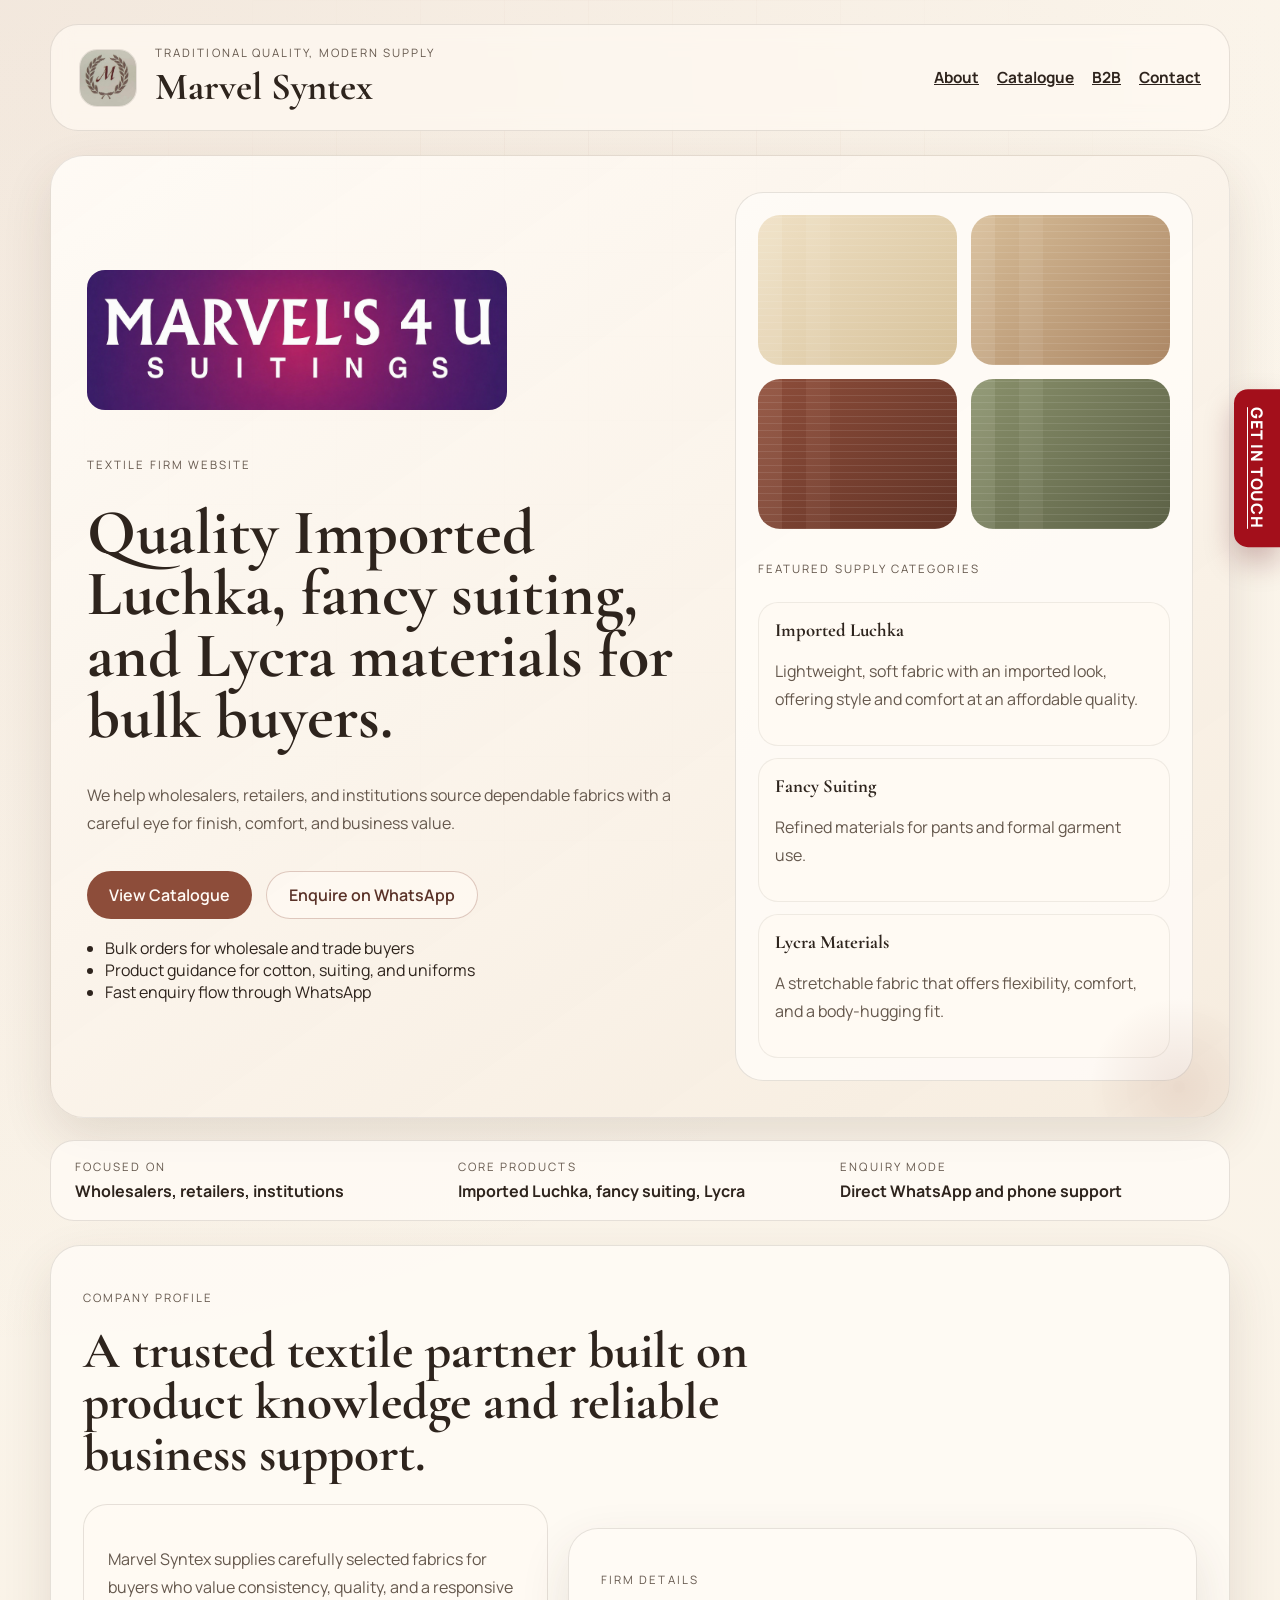
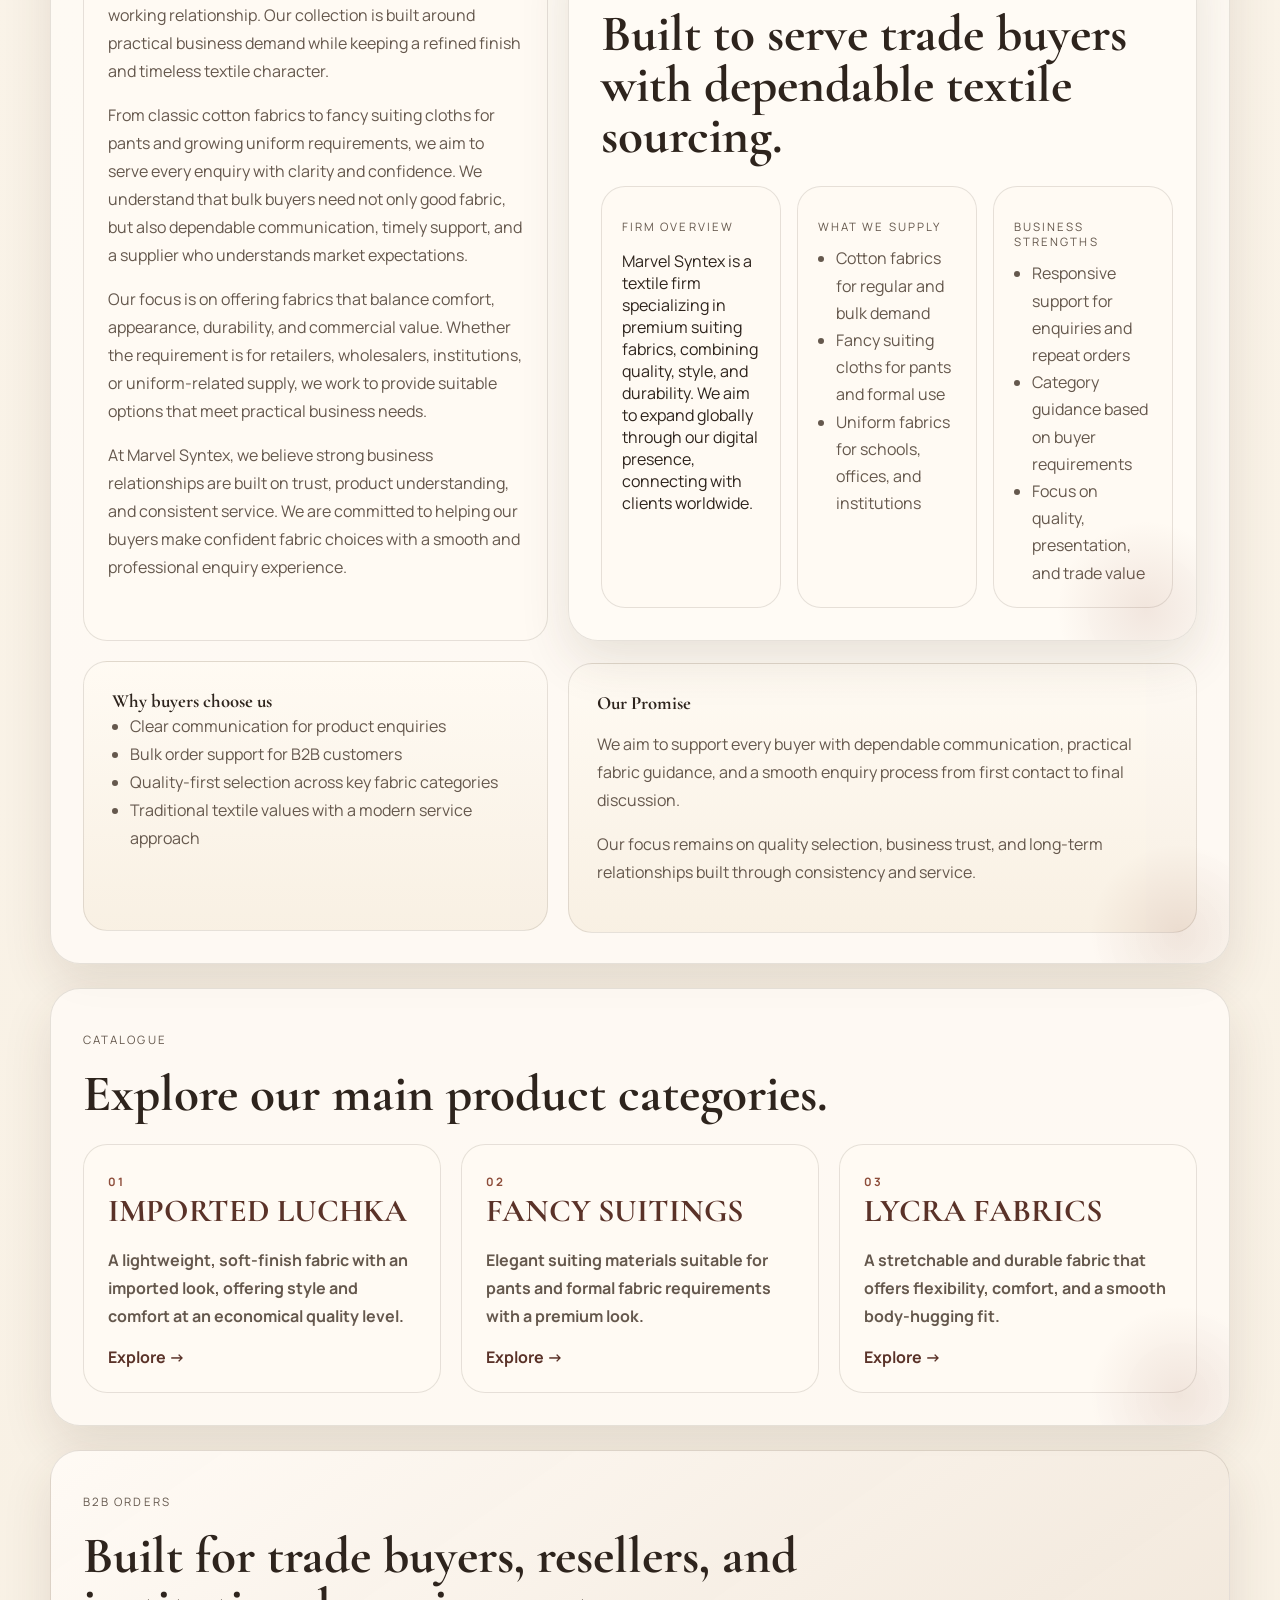
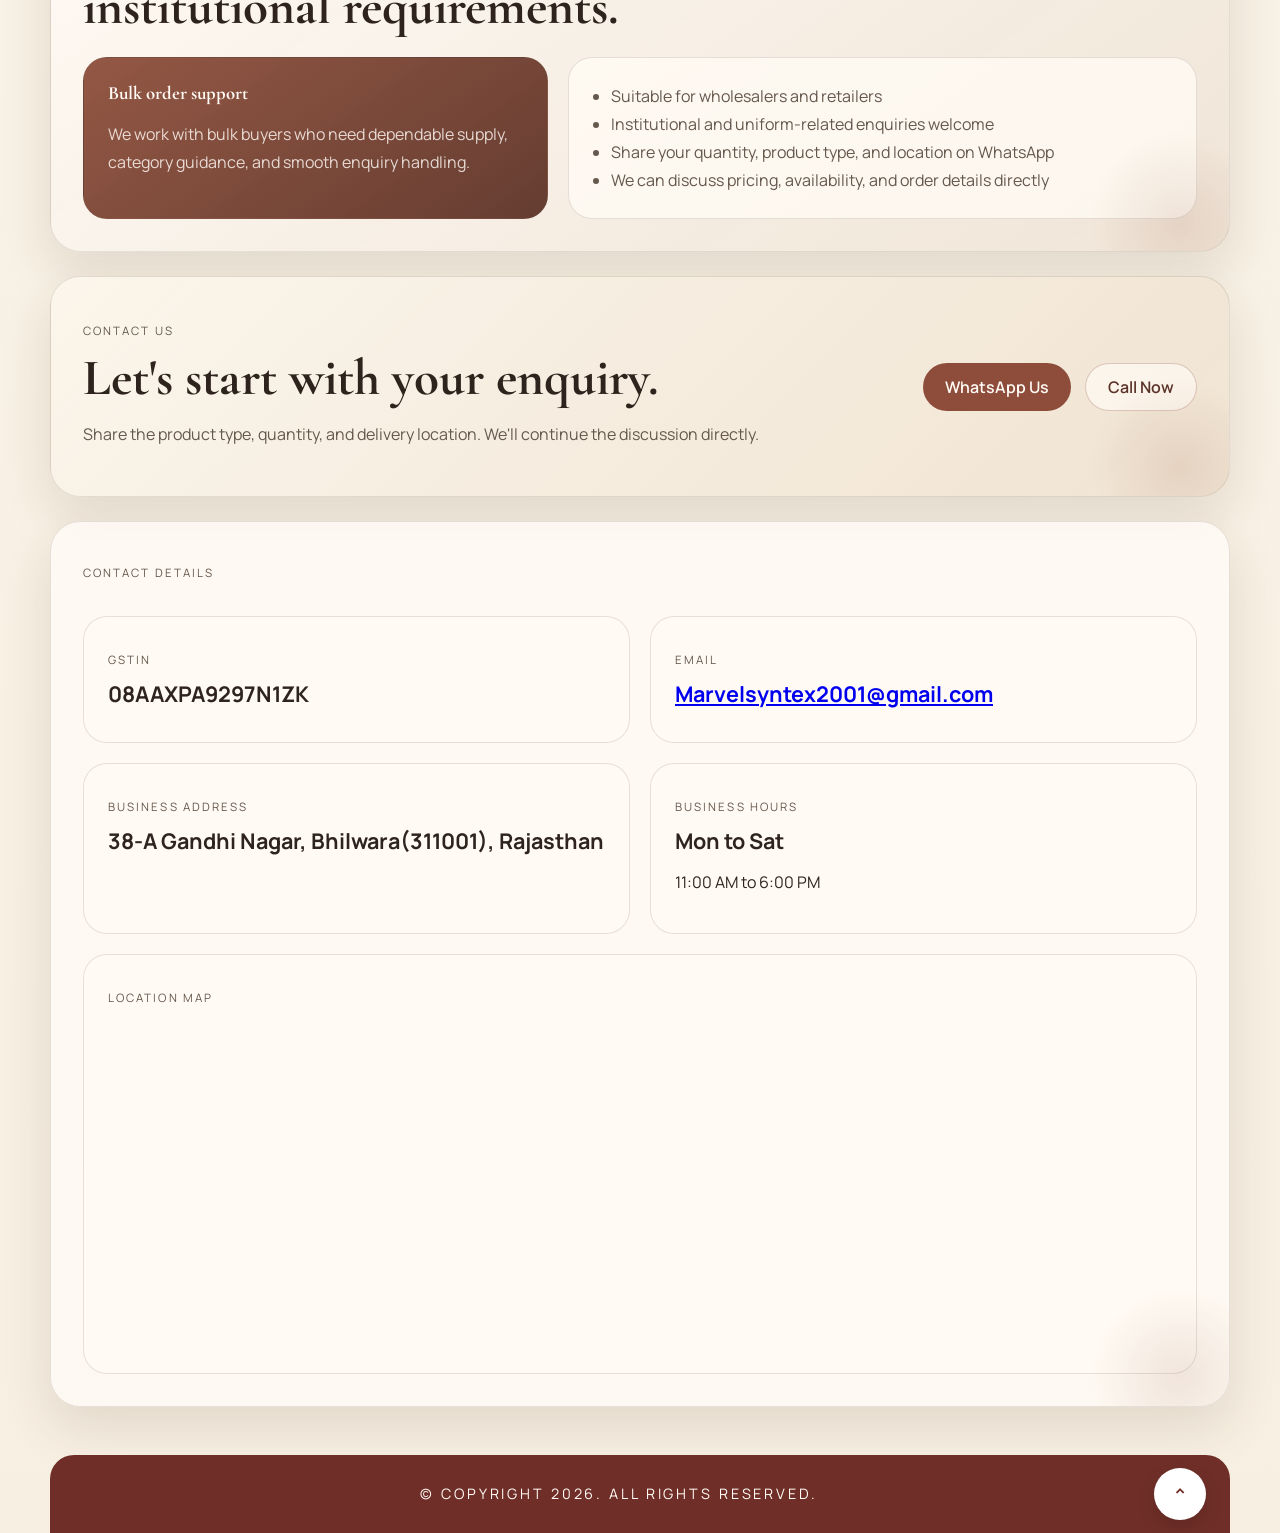
==== index.html @ eba88341 "Add files via upload" ====
<!DOCTYPE html>
<html lang="en">
<head>
  <meta charset="UTF-8">
  <meta name="viewport" content="width=device-width, initial-scale=1.0">
  <title>Marvel's 4 U</title>
  <meta
    name="description"
    content="Trusted textile partner for cotton fabrics, fancy suiting, and uniform materials for wholesalers, retailers, and bulk buyers."
  >
  <link rel="preconnect" href="https://fonts.googleapis.com">
  <link rel="preconnect" href="https://fonts.gstatic.com" crossorigin>
  <link
    href="https://fonts.googleapis.com/css2?family=Cormorant+Garamond:wght@500;600;700&family=Manrope:wght@400;500;600;700&display=swap"
    rel="stylesheet"
  >
   <link rel="icon"  type="images/jpeg" href="picture/marvel_logo.jpeg">
  <link rel="stylesheet" href="index.css">
</head>
<body id="top">
  <a class="floating-contact-tab" href="https://wa.me/918529305099?text=Hello%2C%20I%20want%20to%20discuss%20a%20bulk%20fabric%20order." target="_blank" rel="noreferrer" aria-label="Get in touch">
  <span>Get In Touch</span>
  </a>
  <div class="page-shell">
    <header class="site-header">
      <div class="brand-block">
        <img src="picture/marvel_logo.jpeg" alt="Firm logo" class="brand-logo">
        <div>
          <p class="eyebrow">Traditional quality, modern supply</p>
          <h1>Marvel Syntex</h1>
        </div>
      </div>
      <nav class="site-nav">
        <a href="#about"><b><u>About</u></b></a>
        <a href="#catalogue"><b><u>Catalogue</u></b></a>
        <a href="#b2b"><b><u>B2B</u></b></a>
        <a href="#contact"><b><u>Contact</u></b></a>
      </nav>
    </header>

    <main>
      <section class="hero">
        <div class="hero-copy">
            <img src="picture/marvel_new_banner.png" alt="Marvel banner" class="hero-banner">
            <p class="section-tag">Textile firm website</p>
          <h2>Quality Imported Luchka, fancy suiting, and Lycra materials for bulk buyers.</h2>
          <p class="hero-text">
            We help wholesalers, retailers, and institutions source dependable fabrics with a
            careful eye for finish, comfort, and business value.
          </p>
          <div class="hero-actions">
            <a class="button button-primary" href="#catalogue">View Catalogue</a>
            <a class="button button-secondary" href="https://wa.me/918529305099" target="_blank" rel="noreferrer">
              Enquire on WhatsApp
            </a>
          </div>
          <ul class="hero-points">
            <li>Bulk orders for wholesale and trade buyers</li>
            <li>Product guidance for cotton, suiting, and uniforms</li>
            <li>Fast enquiry flow through WhatsApp</li>
          </ul>
        </div>

        <div class="hero-card">
          <div class="fabric-showcase">
            <div class="swatch swatch-cream"></div>
            <div class="swatch swatch-sand"></div>
            <div class="swatch swatch-maroon"></div>
            <div class="swatch swatch-olive"></div>
          </div>
          <div class="hero-note">
            <p class="note-label">Featured supply categories</p>
            <div class="note-grid">
              <article>
                <h3>Imported Luchka</h3>
                <p>Lightweight, soft fabric with an imported look, offering style and comfort at an affordable quality.</p>
              </article>
              <article>
                <h3>Fancy Suiting</h3>
                <p>Refined materials for pants and formal garment use.</p>
              </article>
              <article>
                <h3>Lycra Materials</h3>
                <p>A stretchable fabric that offers flexibility, comfort, and a body-hugging fit.</p>
              </article>
            </div>
          </div>
        </div>
      </section>

      <section class="info-strip">
        <div>
          <span>Focused on</span>
          <strong>Wholesalers, retailers, institutions</strong>
        </div>
        <div>
          <span>Core products</span>
          <strong>Imported Luchka, fancy suiting, Lycra</strong>
        </div>
        <div>
          <span>Enquiry mode</span>
          <strong>Direct WhatsApp and phone support</strong>
        </div>
      </section>

      <section class="section-block" id="about">
        <div class="section-heading">
          <p class="section-tag">Company Profile</p>
          <h2>A trusted textile partner built on product knowledge and reliable business support.</h2>
        </div>
        <div class="two-column">
          <div class="content-card">
            <p>
              Marvel Syntex supplies carefully selected fabrics for buyers who value consistency,
              quality, and a responsive working relationship. Our collection is built around practical
              business demand while keeping a refined finish and timeless textile character.
            </p>
            <p>
            From classic cotton fabrics to fancy suiting cloths for pants and growing uniform
            requirements, we aim to serve every enquiry with clarity and confidence. We understand
            that bulk buyers need not only good fabric, but also dependable communication, timely
            support, and a supplier who understands market expectations.
            </p>

            <p>
            Our focus is on offering fabrics that balance comfort, appearance, durability, and
            commercial value. Whether the requirement is for retailers, wholesalers, institutions,
            or uniform-related supply, we work to provide suitable options that meet practical
            business needs.
            </p>
            <p>
            At Marvel Syntex, we believe strong business relationships are built on trust,
            product understanding, and consistent service. We are committed to helping our buyers
            make confident fabric choices with a smooth and professional enquiry experience.
            </p>
          </div>
    <section class="section-block">
  <div class="section-heading">
    <p class="section-tag">Firm Details</p>
    <h2>Built to serve trade buyers with dependable textile sourcing.</h2>
  </div>

  <div class="business-grid">
    <article class="business-card">
      <p class="section-tag">Firm Overview</p>
      <!--<h3>Trusted textile business</h3>-->
      <p>
       Marvel Syntex is a textile firm specializing in premium suiting fabrics, combining quality, style, and durability.
        We aim to expand globally through our digital presence, connecting with clients worldwide.
    </article>

    <article class="business-card">
      <p class="section-tag">What We Supply</p>
      <ul class="detail-list">
        <li>Cotton fabrics for regular and bulk demand</li>
        <li>Fancy suiting cloths for pants and formal use</li>
        <li>Uniform fabrics for schools, offices, and institutions</li>
      </ul>
    </article>

    <article class="business-card">
      <p class="section-tag">Business Strengths</p>
      <ul class="detail-list">
        <li>Responsive support for enquiries and repeat orders</li>
        <li>Category guidance based on buyer requirements</li>
        <li>Focus on quality, presentation, and trade value</li>
      </ul>
    </article>
  </div>
</section>
          <div class="content-card bordered-card">
            <h3>Why buyers choose us</h3>
            <ul class="detail-list">
              <li>Clear communication for product enquiries</li>
              <li>Bulk order support for B2B customers</li>
              <li>Quality-first selection across key fabric categories</li>
              <li>Traditional textile values with a modern service approach</li>
            </ul>
          </div>
          <div class="content-card bordered-card quick-facts-card">
           <h3>Our Promise</h3>
            <p>
               We aim to support every buyer with dependable communication, practical fabric guidance,
              and a smooth enquiry process from first contact to final discussion.
            </p>
            <p>
              Our focus remains on quality selection, business trust, and long-term relationships
              built through consistency and service.
            </p>
          </div>
        </div>
      </section>
      <section class="section-block" id="catalogue">
        <div class="section-heading">
          <p class="section-tag">Catalogue</p>
          <h2>Explore our main product categories.</h2>
        </div>
        <div class="catalogue-grid">
          <article class="product-card">
  <a href="imported_lachka.html" class="product-link">
    <span class="product-number">01</span>
    <h3>IMPORTED LUCHKA</h3>
    <p>A lightweight, soft-finish fabric with an imported look, offering style and comfort at an economical quality level.</p>
    <span class="cta"><b>Explore →</b></span>
  </a>
</article>

<article class="product-card">
  <a href="fancy.html" class="product-link">
    <span class="product-number">02</span>
    <h3>FANCY SUITINGS</h3>
    <p>Elegant suiting materials suitable for pants and formal fabric requirements with a premium look.</p>
    <span class="cta"><b>Explore →</b></span>
  </a>
</article>

<article class="product-card">
  <a href="Lycra.html" class="product-link">
    <span class="product-number">03</span>
    <h3>LYCRA FABRICS</h3>
    <p>A stretchable and durable fabric that offers flexibility, comfort, and a smooth body-hugging fit.</p>
    <span class="cta"><b>Explore →</b></span>
  </a>
</article>
        </div>
      </section>
     
      <section class="section-block b2b-section" id="b2b">
        <div class="section-heading">
          <p class="section-tag">B2B Orders</p>
          <h2>Built for trade buyers, resellers, and institutional requirements.</h2>
        </div>
        <div class="two-column">
          <div class="content-card accent-card">
            <h3>Bulk order support</h3>
            <p>
              We work with bulk buyers who need dependable supply, category guidance, and smooth enquiry handling.
            </p>
          </div>
          <div class="content-card">
            <ul class="detail-list">
              <li>Suitable for wholesalers and retailers</li>
              <li>Institutional and uniform-related enquiries welcome</li>
              <li>Share your quantity, product type, and location on WhatsApp</li>
              <li>We can discuss pricing, availability, and order details directly</li>
            </ul>
          </div>
        </div>
      </section>
      <section class="contact-banner" id="contact">
        <div>
          <p class="section-tag">Contact Us</p>
          <h2>Let's start with your enquiry.</h2>
          <p>
            Share the product type, quantity, and delivery location. We'll continue the discussion directly.
          </p>
        </div>
        <div class="contact-actions">
          <a class="button button-primary" href="https://wa.me/918529305099?text=Hello%2C%20I%20want%20to%20discuss%20a%20bulk%20fabric%20order." target="_blank" rel="noreferrer">
            WhatsApp Us
          </a>
          <a class="button button-secondary" href="tel:+918529305099">Call Now</a>
        </div>
      </section>
<section class="section-block contact-details-section">
  <div class="section-heading">
    <p class="section-tag">Contact Details</p>
    <!--<h2>Make it easy for buyers to reach your firm in the way they prefer.</h2>-->
  </div>

  <div class="contact-grid">
    <article class="contact-card">
      <p class="section-tag">GSTIN</p>
      <h3>08AAXPA9297N1ZK</h3>
      <!--<p>Replace this with your business phone number.</p>-->
    </article>

    <article class="contact-card">
      <p class="section-tag">Email</p>
      <h3>
          <a href="mailto:Marvelsyntex2001@gmail.com">
            Marvelsyntex2001@gmail.com
          </a>
      </h3>
      <!--<p>Add your business email for wholesale and retailer enquiries.</p>-->
    </article>

    <article class="contact-card">
      <p class="section-tag">Business Address</p>
      <h3>38-A Gandhi Nagar, Bhilwara(311001), Rajasthan</h3>
      <!--<p>Add your shop, office, or warehouse address here.</p>-->
    </article>

    <article class="contact-card">
      <p class="section-tag">Business Hours</p>
      <h3>Mon to Sat</h3>
      <p>11:00 AM to 6:00 PM</p>
    </article>
  </div>
<div class="map-card">
  <p class="section-tag">Location Map</p>
  <iframe
    src="https://www.google.com/maps/embed?pb=!1m18!1m12!1m3!1d3605.7165465173853!2d74.61508197538676!3d25.347290977614676!2m3!1f0!2f0!3f0!3m2!1i1024!2i768!4f13.1!3m3!1m2!1s0x3968c241f68e60a7%3A0xf1ff577064244f84!2sMarvel%20Square%2C%2038-A%2C%20opposite%20Shiv%20Charan%20Mathur%20House%2C%20Mahaveer%20Colony%2C%20Gandhi%20Nagar%2C%20Bhilwara%2C%20Rajasthan%20311001!5e0!3m2!1sen!2sin!4v1776105675534!5m2!1sen!2sin">
    width="100%"
    height="320"
    style="border:0;"
    allowfullscreen=""
    loading="lazy"
    referrerpolicy="no-referrer-when-downgrade">
  </iframe>
</div>
</div>
</section>
    </main>
  </div>
  <footer class="site-footer">
  <p>&copy; Copyright 2026. All rights reserved.</p>
  <a href="#top" class="back-to-top">&#94;</a>
</footer>
</body>
</html>
---- index.css ----
:root {
  --bg: #f8f2e8;
  --bg-soft: #fffaf3;
  --surface: rgba(255, 250, 243, 0.82);
  --surface-strong: #fffdf8;
  --text: #2e241d;
  --muted: #65584d;
  --line: rgba(101, 88, 77, 0.16);
  --accent: #8d4d3a;
  --accent-deep: #5a3228;
  --accent-soft: #ead7cb;
  --olive: #6f7550;
  --shadow: 0 20px 50px rgba(78, 51, 35, 0.12);
}

* {
  box-sizing: border-box;
}

html {
  scroll-behavior: smooth;
}

body {
  margin: 0;
  min-height: 100vh;
  font-family: "Manrope", sans-serif;
  color: var(--text);
  background:
    radial-gradient(circle at top left, rgba(141, 77, 58, 0.08), transparent 28%),
    linear-gradient(180deg, #fbf5eb 0%, #f7efe2 100%);
}

body::before {
  content: "";
  position: fixed;
  inset: 0;
  pointer-events: none;
  background-image:
    linear-gradient(rgba(141, 77, 58, 0.04) 1px, transparent 1px),
    linear-gradient(90deg, rgba(141, 77, 58, 0.04) 1px, transparent 1px);
  background-size: 84px 84px;
  mask-image: radial-gradient(circle at center, black 35%, transparent 78%);
}

.page-shell {
  width: min(1180px, calc(100% - 32px));
  margin: 24px auto 48px;
}

.site-header,
.hero,
.info-strip,
.section-block,
.contact-banner {
  position: relative;
  overflow: hidden;
}

.site-header {
  display: flex;
  align-items: center;
  justify-content: space-between;
  gap: 24px;
  padding: 20px 28px;
  background: rgba(255, 250, 243, 0.7);
  border: 1px solid var(--line);
  border-radius: 28px;
  backdrop-filter: blur(10px);
}

.brand-block {
  display: flex;
  align-items: center;
  gap: 18px;
}

.brand-mark {
  display: grid;
  place-items: center;
  width: 58px;
  height: 58px;
  border-radius: 18px;
  background: linear-gradient(135deg, var(--accent), var(--accent-deep));
  color: #fff8f2;
  font-weight: 700;
  letter-spacing: 0.16em;
}

.eyebrow,
.section-tag,
.note-label,
.info-strip span,
.product-number {
  text-transform: uppercase;
  letter-spacing: 0.18em;
  font-size: 0.72rem;
}

.eyebrow,
.section-tag,
.note-label,
.info-strip span {
  color: var(--muted);
}

.brand-block h1,
.section-heading h2,
.hero-copy h2,
.contact-banner h2,
.product-card h3,
.content-card h3,
.hero-note h3 {
  margin: 0;
  font-family: "Cormorant Garamond", serif;
}

.brand-block h1 {
  font-size: clamp(1.8rem, 4vw, 2.4rem);
}

.site-nav {
  display: flex;
  flex-wrap: wrap;
  gap: 18px;
}

.site-nav a,
.product-card a {
  color: inherit;
  text-decoration: none;
}

.site-nav a {
  position: relative;
  font-size: 0.96rem;
}

.site-nav a::after {
  content: "";
  position: absolute;
  left: 0;
  bottom: -6px;
  width: 100%;
  height: 1px;
  background: var(--accent);
  transform: scaleX(0);
  transform-origin: left;
  transition: transform 180ms ease;
}

.site-nav a:hover::after {
  transform: scaleX(1);
}

.hero {
  display: grid;
  grid-template-columns: 1.15fr 0.85fr;
  gap: 28px;
  margin-top: 24px;
  padding: 36px;
  border-radius: 34px;
  background: linear-gradient(145deg, rgba(255, 251, 246, 0.92), rgba(245, 235, 221, 0.88));
  border: 1px solid rgba(101, 88, 77, 0.14);
  box-shadow: var(--shadow);
}

.hero::after,
.section-block::after,
.contact-banner::after {
  content: "";
  position: absolute;
  inset: auto -40px -60px auto;
  width: 180px;
  height: 180px;
  border-radius: 50%;
  background: radial-gradient(circle, rgba(141, 77, 58, 0.12), transparent 70%);
}

.hero-copy {
  display: grid;
  gap: 18px;
  align-content: center;
}

.hero-copy h2 {
  font-size: clamp(2.8rem, 5vw, 4.8rem);
  line-height: 0.96;
}

.hero-text,
.content-card p,
.product-card p,
.contact-banner p,
.hero-note p,
.detail-list {
  color: var(--muted);
  line-height: 1.75;
}

.hero-actions,
.contact-actions {
  display: flex;
  flex-wrap: wrap;
  gap: 14px;
}

.button {
  display: inline-flex;
  align-items: center;
  justify-content: center;
  min-height: 48px;
  padding: 12px 22px;
  border-radius: 999px;
  font-weight: 600;
  text-decoration: none;
  transition: transform 180ms ease, background 180ms ease, border-color 180ms ease;
}

.button:hover {
  transform: translateY(-1px);
}

.button-primary {
  background: var(--accent);
  color: #fffaf5;
}

.button-primary:hover {
  background: var(--accent-deep);
}

.button-secondary {
  border: 1px solid rgba(141, 77, 58, 0.28);
  color: var(--accent-deep);
  background: rgba(255, 250, 243, 0.7);
}

.hero-points,
.detail-list {
  margin: 0;
  padding-left: 18px;
}

.hero-card,
.content-card,
.product-card,
.contact-banner,
.info-strip,
.section-block {
  border: 1px solid var(--line);
}

.hero-card {
  display: grid;
  gap: 18px;
  padding: 22px;
  border-radius: 28px;
  background: rgba(255, 252, 247, 0.85);
}

.fabric-showcase {
  display: grid;
  grid-template-columns: repeat(2, 1fr);
  gap: 14px;
}

.swatch {
  min-height: 150px;
  border-radius: 22px;
  position: relative;
  overflow: hidden;
}

.swatch::before,
.swatch::after {
  content: "";
  position: absolute;
  inset: 0;
}

.swatch::before {
  background:
    linear-gradient(90deg, rgba(255, 255, 255, 0.22) 0 12%, transparent 12% 24%, rgba(255, 255, 255, 0.15) 24% 36%, transparent 36% 100%);
  mix-blend-mode: soft-light;
}

.swatch::after {
  background-image: repeating-linear-gradient(
    0deg,
    rgba(255, 255, 255, 0.14) 0 1px,
    transparent 1px 7px
  );
  opacity: 0.7;
}

.swatch-cream {
  background: linear-gradient(135deg, #efe0c4, #d7c29b);
}

.swatch-sand {
  background: linear-gradient(135deg, #d6bc97, #ac8765);
}

.swatch-maroon {
  background: linear-gradient(135deg, #8d4d3a, #633427);
}

.swatch-olive {
  background: linear-gradient(135deg, #89906b, #5c6146);
}

.hero-note {
  display: grid;
  gap: 12px;
}

.note-grid {
  display: grid;
  gap: 12px;
}

.note-grid article {
  padding: 16px;
  border-radius: 20px;
  background: var(--bg-soft);
  border: 1px solid rgba(101, 88, 77, 0.1);
}

.info-strip {
  display: grid;
  grid-template-columns: repeat(3, 1fr);
  gap: 18px;
  margin-top: 22px;
  padding: 18px 24px;
  border-radius: 24px;
  background: rgba(255, 251, 246, 0.76);
}

.info-strip div {
  display: grid;
  gap: 6px;
}

.info-strip strong {
  font-size: 1rem;
}

.section-block {
  margin-top: 24px;
  padding: 32px;
  border-radius: 30px;
  background: rgba(255, 252, 247, 0.78);
  box-shadow: var(--shadow);
}

.section-heading {
  display: grid;
  gap: 10px;
  max-width: 760px;
}

.section-heading h2,
.contact-banner h2 {
  font-size: clamp(2.1rem, 4vw, 3.2rem);
  line-height: 1;
}

.two-column,
.catalogue-grid {
  display: grid;
  gap: 20px;
  margin-top: 24px;
}

.two-column {
  grid-template-columns: 0.85fr 1.15fr;
  align-items: start;
}

.content-card,
.product-card {
  padding: 24px;
  border-radius: 24px;
  background: var(--surface);
}

.bordered-card {
  background:
    linear-gradient(180deg, rgba(255, 250, 243, 0.92), rgba(248, 239, 226, 0.92)),
    linear-gradient(90deg, transparent 0 92%, rgba(141, 77, 58, 0.12) 92% 100%);
}

.catalogue-grid {
  grid-template-columns: repeat(3, minmax(0, 1fr));
}

.product-card {
  display: grid;
  gap: 16px;
}

.product-number {
  color: var(--accent);
  font-weight: 700;
}

.product-card h3 {
  font-size: 2rem;
}

.product-card a {
  width: fit-content;
  color: var(--accent-deep);
  font-weight: 700;
}

.product-card a:hover {
  color: var(--accent);
}

.b2b-section {
  background:
    linear-gradient(145deg, rgba(255, 251, 246, 0.92), rgba(238, 227, 213, 0.9));
}

.accent-card {
  background: linear-gradient(145deg, rgba(141, 77, 58, 0.94), rgba(95, 53, 42, 0.96));
  color: #fff9f4;
}

.accent-card p {
  color: rgba(255, 249, 244, 0.82);
}

.contact-banner {
  display: flex;
  align-items: center;
  justify-content: space-between;
  gap: 24px;
  margin-top: 24px;
  padding: 32px;
  border-radius: 30px;
  background:
    linear-gradient(135deg, rgba(251, 245, 235, 0.94), rgba(239, 227, 209, 0.92));
  box-shadow: var(--shadow);
}

@media (max-width: 980px) {
  .site-header,
  .contact-banner,
  .hero,
  .two-column,
  .catalogue-grid,
  .info-strip {
    grid-template-columns: 1fr;
  }

  .site-header,
  .contact-banner {
    display: grid;
  }

  .hero {
    padding: 28px;
  }

  .catalogue-grid,
  .two-column,
  .info-strip {
    gap: 16px;
  }
}

@media (max-width: 720px) {
  .page-shell {
    width: min(100% - 18px, 100%);
    margin: 12px auto 32px;
  }

  .site-header,
  .hero,
  .section-block,
  .contact-banner,
  .info-strip {
    padding: 22px;
    border-radius: 24px;
  }

  .brand-block {
    align-items: flex-start;
  }

  .site-nav {
    gap: 12px 16px;
  }

  .hero-copy h2 {
    font-size: 2.5rem;
  }

  .fabric-showcase {
    grid-template-columns: 1fr 1fr;
  }

  .swatch {
    min-height: 120px;
  }
}
.brand-logo {
  width: 58px;
  height: 58px;
  object-fit: cover;
  border-radius: 18px;
  border: 1px solid rgba(101, 88, 77, 0.14);
  display: block;
}
.hero-banner {
  display: block;
  width: 100%;
  max-width: 420px;
  height: auto;
  margin-bottom: 18px;
  border-radius: 18px;
}
.business-grid,
.contact-grid {
  display: grid;
  gap: 20px;
  margin-top: 24px;
}

.business-grid {
  grid-template-columns: repeat(3, minmax(180px, 1fr));
  gap: 16px;
}

.contact-grid {
  grid-template-columns: repeat(2, minmax(0, 1fr));
}

@media (max-width: 600px) {
  .contact-grid {
    grid-template-columns: 1fr;
  }
}
.content-card,
.business-card {
  height: 100%;
}

.business-card {
  padding: 20px;
}

.business-card h3 {
  font-size: 1.1rem;
  line-height: 1.3;
  margin: 0 0 12px;
}

.business-card .detail-list {
  padding-left: 18px;
  line-height: 1.7;
}
.business-card,
.contact-card,
.map-card {
  padding: 24px;
  border-radius: 24px;
  background: rgba(255, 250, 243, 0.82);
  border: 1px solid rgba(101, 88, 77, 0.16);
}

.business-card h3,
.contact-card h3 {
  font-size: clamp(0.95rem, 2.5vw, 1.35rem);
  margin: 0 0 10px;
  word-break: break-word;
  overflow-wrap: break-word;
}

.download-actions {
  display: grid;
  gap: 14px;
}

.download-note {
  margin: 0;
  color: #65584d;
}

.map-card {
  margin-top: 20px;
  min-height: 180px;
  display: grid;
  align-content: center;
}
.map-card iframe {
  width: 100%;
  height: 320px;
  border: 0;
  border-radius: 18px;
  margin-top: 12px;
}
.firm-details-heading {
  margin-top: 28px;
}

.business-grid {
  display: grid;
  grid-template-columns: repeat(3, minmax(0, 1fr));
  gap: 20px;
  margin-top: 24px;
}

.business-card {
  padding: 24px;
  border-radius: 24px;
  background: rgba(255, 250, 243, 0.82);
  border: 1px solid rgba(101, 88, 77, 0.16);
}

.business-card h3 {
  font-size: 2rem;
  margin: 0 0 10px;
}

@media (max-width: 980px) {
  .business-grid {
    grid-template-columns: 1fr;
  }
}
.two-column {
  display: grid;
  grid-template-columns: 0.85fr 1.15fr;
  gap: 20px;
  align-items: start;
}

.left-column {
  display: grid;
  gap: 20px;
}

.firm-details-card {
  height: fit-content;
}

.business-grid {
  display: grid;
  grid-template-columns: repeat(3, minmax(180px, 1fr));
  gap: 16px;
  margin-top: 24px;
}

.business-card {
  padding: 20px;
  border-radius: 24px;
  background: rgba(255, 250, 243, 0.82);
  border: 1px solid rgba(101, 88, 77, 0.16);
}

.business-card h3 {
  font-size: 1.1rem;
  line-height: 1.3;
  margin: 0 0 12px;
}

@media (max-width: 980px) {
  .two-column {
    grid-template-columns: 1fr;
  }

  .business-grid {
    grid-template-columns: 1fr;
  }
}
.bordered-card {
  padding: 28px;
}
.buyer-points-grid {
  display: grid;
  grid-template-columns: repeat(2, minmax(0, 1fr));
  column-gap: 48px;
  row-gap: 16px;
  margin-top: 16px;
}

.buyer-points-grid .detail-list {
  margin: 0;
  padding-left: 18px;
}

.buyer-points-grid .detail-list li {
  margin-bottom: 10px;
}
@media (max-width: 720px) {
  .buyer-points-grid {
    grid-template-columns: 1fr;
  }
}
.quick-facts-card {
  margin-top: 2px;
}
.eyebrow {
  margin: 0 0 4px;
}

.brand-block h1 {
  margin: 0;
}
.site-footer {
  width: min(1180px, calc(100% - 32px));
  margin: 24px auto 0;
  margin-top: 24px;
  background: #6f2f28;
  color: #fffaf5;
  min-height: 78px;
  padding: 14px 70px 14px 28px;
  border-radius: 24px 24px 0 0;
  display: flex;
  align-items: center;
  justify-content: center;
  position: relative;
  text-align: center;
}
@media (max-width: 480px) {
  .site-footer {
    padding: 18px 70px 18px 18px;
    min-height: auto;
  }

  .back-to-top {
    width: 40px;
    height: 40px;
    font-size: 0.9rem;
    right: 12px;
  }
}
.site-footer p {
  margin: 0;
  font-size: 0.9rem;
  letter-spacing: 0.2em;
  text-transform: uppercase;
  line-height: 1.2;
}

.back-to-top {
  position: absolute;
  right: 24px;
  top: 50%;
  transform: translateY(-50%);
  width: 52px;
  height: 52px;
  border-radius: 50%;
  background: #fff;
  color: #6f2f28;
  display: grid;
  place-items: center;
  text-decoration: none;
  font-size: 1.1rem;
  font-weight: 700;
  box-shadow: 0 8px 18px rgba(0, 0, 0, 0.12);
}

.site-footer p {
  margin: 0;
  font-size: 0.9rem;
  letter-spacing: 0.2em;
  text-transform: uppercase;
}
.product-link {
  display: block;
  color: inherit;
  text-decoration: none;
  height: 100%;
}

.product-link:hover h3 {
  color: #8d4d3a;
}
.floating-contact-tab {
  position: fixed;
  right: 0;
  top: 52%;
  transform: translateY(-50%);
  z-index: 20;
  background: #a30f1b;
  color: #fff;
  padding: 18px 12px;
  border-radius: 14px 0 0 14px;
  box-shadow: 0 14px 30px rgba(91, 12, 19, 0.28);
  writing-mode: vertical-rl;
  text-orientation: mixed;
  font-weight: 800;
  letter-spacing: 0.05em;
  text-transform: uppercase;
  transition: background 0.2s ease, transform 0.2s ease, padding 0.2s ease;
}

.floating-contact-tab span {
  display: block;
}

.floating-contact-tab:hover,
.floating-contact-tab:focus-visible {
  background: #7f0913;
  transform: translateY(-50%) translateX(-4px);
  padding-left: 14px;
  padding-right: 14px;
}
.products-grid {
      display: grid;
      grid-template-columns: repeat(3, minmax(0, 1fr));
      gap: 20px;
      margin-top: 28px;
    }
    .pcard {
      background: rgba(255, 252, 247, 0.88);
      border: 1px solid rgba(101, 88, 77, 0.16);
      border-radius: 24px;
      overflow: hidden;
      display: flex;
      flex-direction: column;
      transition: transform 200ms ease, box-shadow 200ms ease;
    }
    .pcard:hover {
      transform: translateY(-4px);
      box-shadow: 0 24px 48px rgba(78, 51, 35, 0.14);
    }
    .pcard-img-placeholder {
      width: 100%;
      aspect-ratio: 4 / 3;
      display: flex;
      flex-direction: column;
      align-items: center;
      justify-content: center;
      gap: 8px;
      font-size: 0.72rem;
      letter-spacing: 0.15em;
      text-transform: uppercase;
      font-family: "Manrope", sans-serif;
      color: rgba(90, 50, 40, 0.45);
    }
    .pcard-img-placeholder svg { opacity: 0.3; }
    .pcard-img-wrap { position: relative; }
    .pcard-badge {
      position: absolute;
      top: 12px;
      left: 12px;
      background: #8d4d3a;
      color: #fff9f4;
      font-size: 0.65rem;
      font-weight: 700;
      letter-spacing: 0.14em;
      text-transform: uppercase;
      padding: 4px 10px;
      border-radius: 999px;
    }
    .pcard-body {
      padding: 18px 20px 20px;
      display: flex;
      flex-direction: column;
      gap: 10px;
      flex: 1;
    }
    .pcard-type {
      font-size: 0.68rem;
      letter-spacing: 0.18em;
      text-transform: uppercase;
      color: #65584d;
      margin: 0;
    }
    .pcard-name {
      font-family: "Cormorant Garamond", serif;
      font-size: 1.45rem;
      font-weight: 600;
      margin: 0;
      line-height: 1.2;
      color: #2e241d;
    }
    .pcard-desc {
      font-size: 0.88rem;
      color: #65584d;
      line-height: 1.65;
      margin: 0;
    }
    .pcard-price-row {
      display: flex;
      align-items: baseline;
      gap: 10px;
      flex-wrap: wrap;
      margin-top: 4px;
    }
    .pcard-price { font-size: 1.5rem; font-weight: 700; color: #5a3228; }
    .pcard-price-unit { font-size: 0.78rem; color: #65584d; }
    .pcard-mrp { font-size: 0.88rem; color: #65584d; text-decoration: line-through; }
    .pcard-disc {
      font-size: 0.72rem;
      font-weight: 700;
      background: rgba(111, 117, 80, 0.15);
      color: #6f7550;
      padding: 3px 8px;
      border-radius: 999px;
    }
    .pcard-actions { display: flex; gap: 10px; margin-top: auto; padding-top: 6px; }
    .pcard-btn {
      flex: 1;
      display: inline-flex;
      align-items: center;
      justify-content: center;
      min-height: 42px;
      padding: 10px 14px;
      border-radius: 999px;
      font-size: 0.82rem;
      font-weight: 600;
      text-decoration: none;
      transition: transform 180ms ease, background 180ms ease;
      font-family: "Manrope", sans-serif;
    }
    .pcard-btn:hover { transform: translateY(-1px); }
    .pcard-enquire { background: #8d4d3a; color: #fffaf5; }
    .pcard-enquire:hover { background: #5a3228; }
    .pcard-call { border: 1px solid rgba(141,77,58,0.28); color: #5a3228; background: rgba(255,250,243,0.7); }
    .filter-bar { display: flex; align-items: center; gap: 10px; flex-wrap: wrap; margin-top: 20px; }
    .filter-label { font-size: 0.75rem; letter-spacing: 0.14em; text-transform: uppercase; color: #65584d; }
    .filter-btn {
      background: rgba(255,250,243,0.8);
      border: 1px solid rgba(101,88,77,0.2);
      border-radius: 999px;
      padding: 7px 16px;
      font-size: 0.82rem;
      font-family: "Manrope", sans-serif;
      color: #2e241d;
      cursor: pointer;
      transition: background 160ms, border-color 160ms;
    }
    .filter-btn:hover, .filter-btn.active { background: #8d4d3a; color: #fff9f4; border-color: #8d4d3a; }
    @media (max-width: 980px) { .products-grid { grid-template-columns: repeat(2, 1fr); } }
    @media (max-width: 600px) { .products-grid { grid-template-columns: 1fr; } }
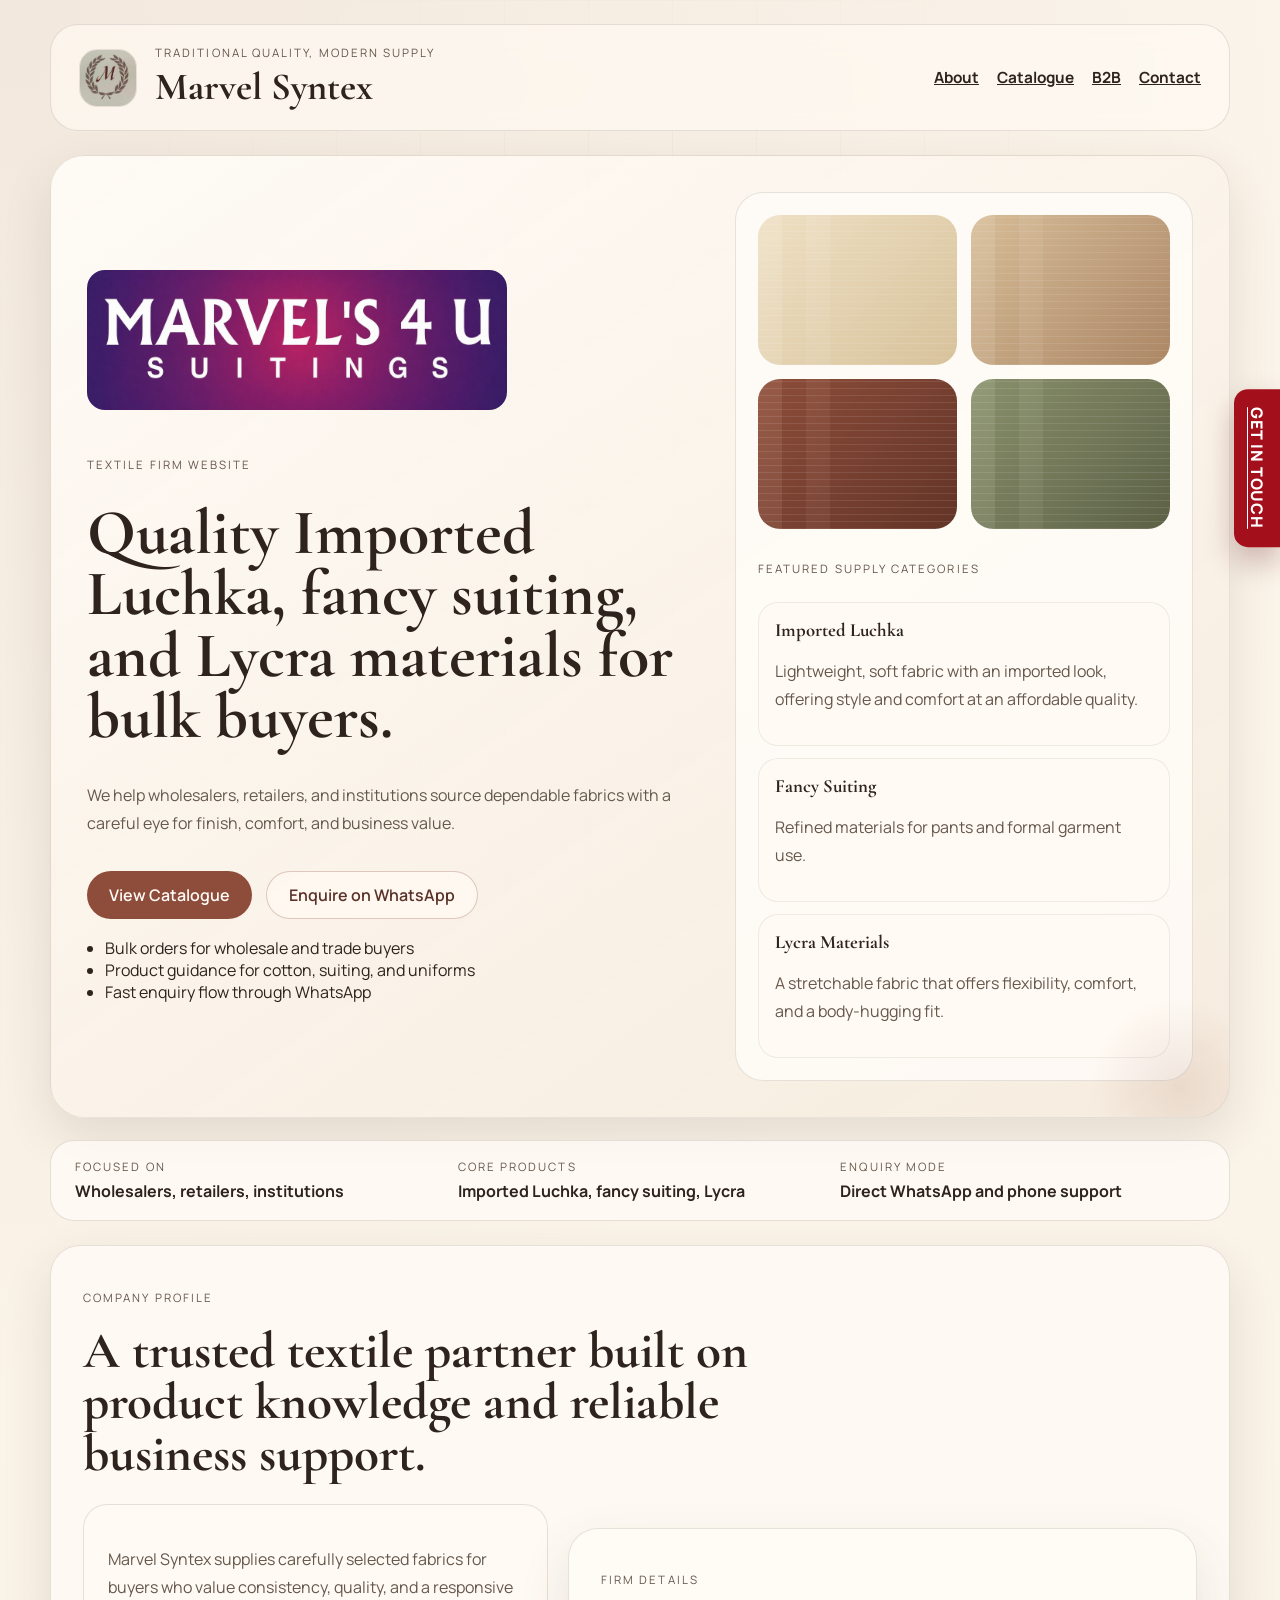
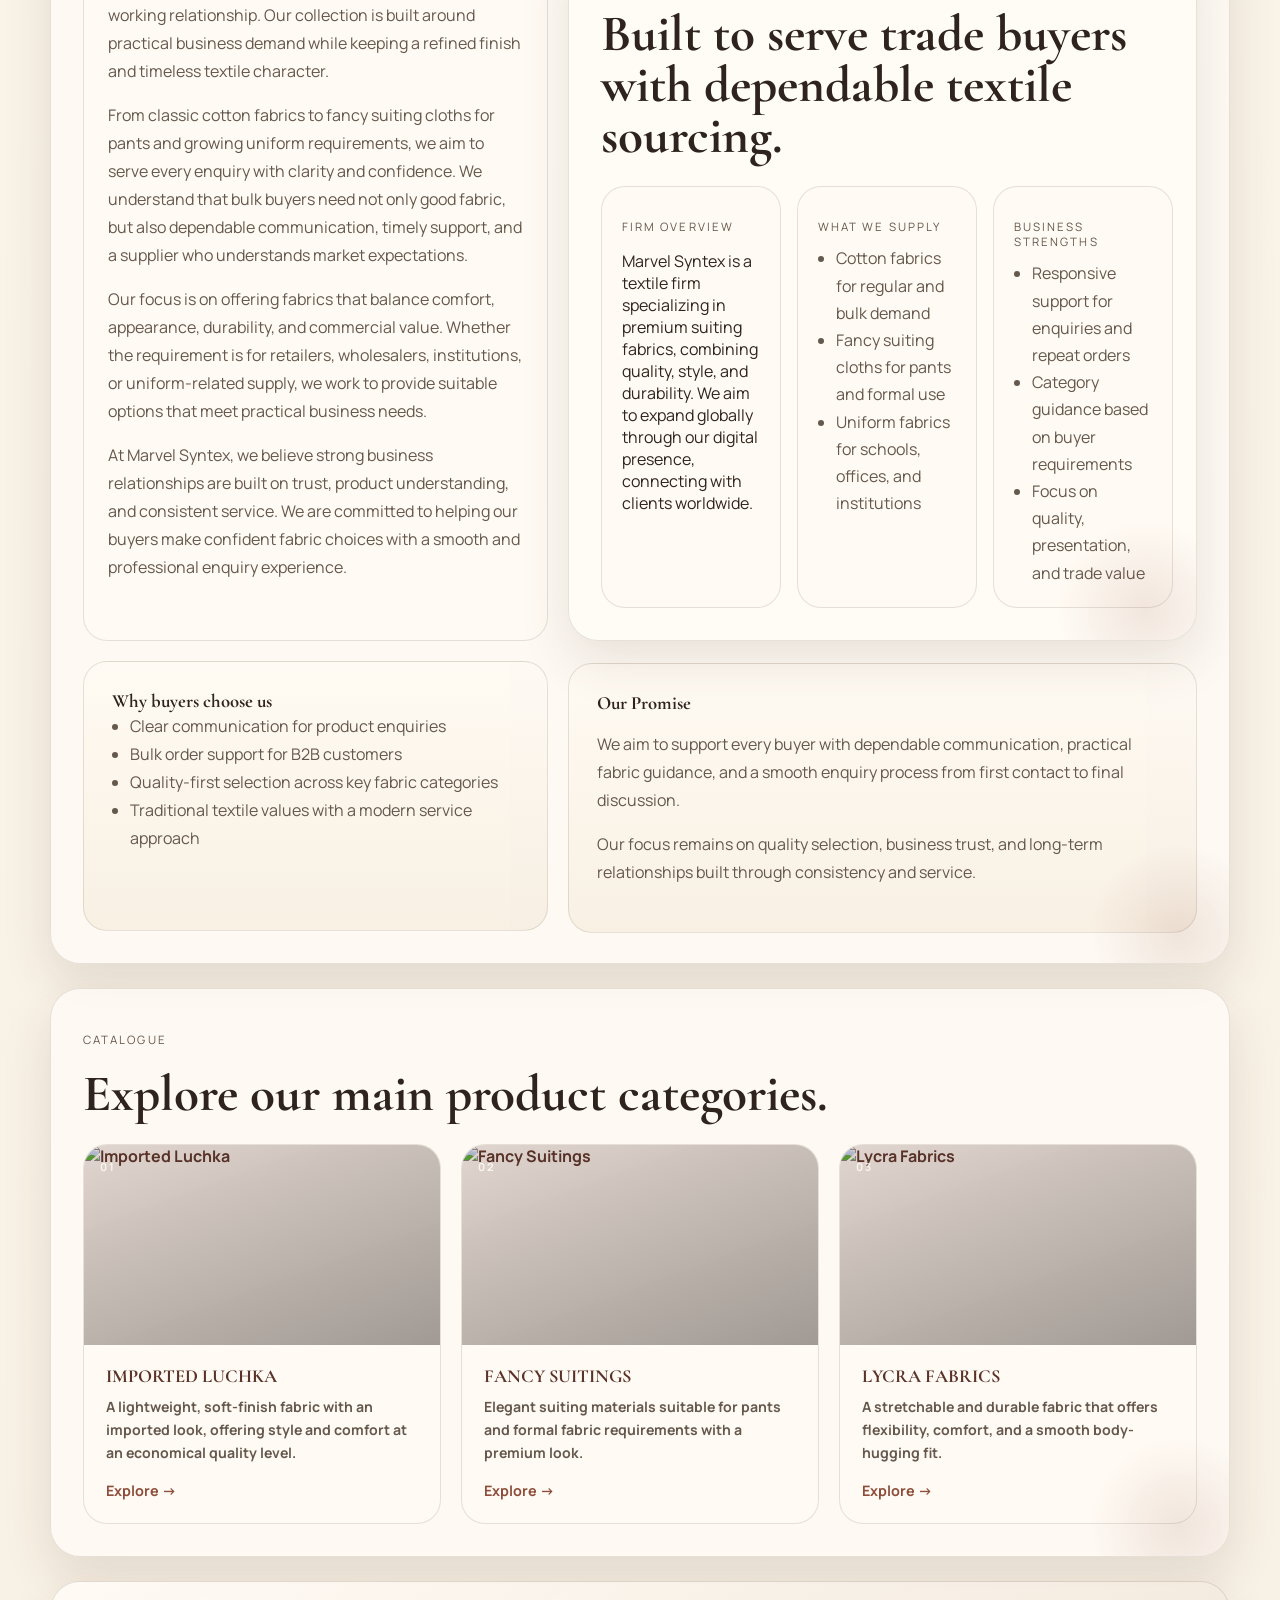
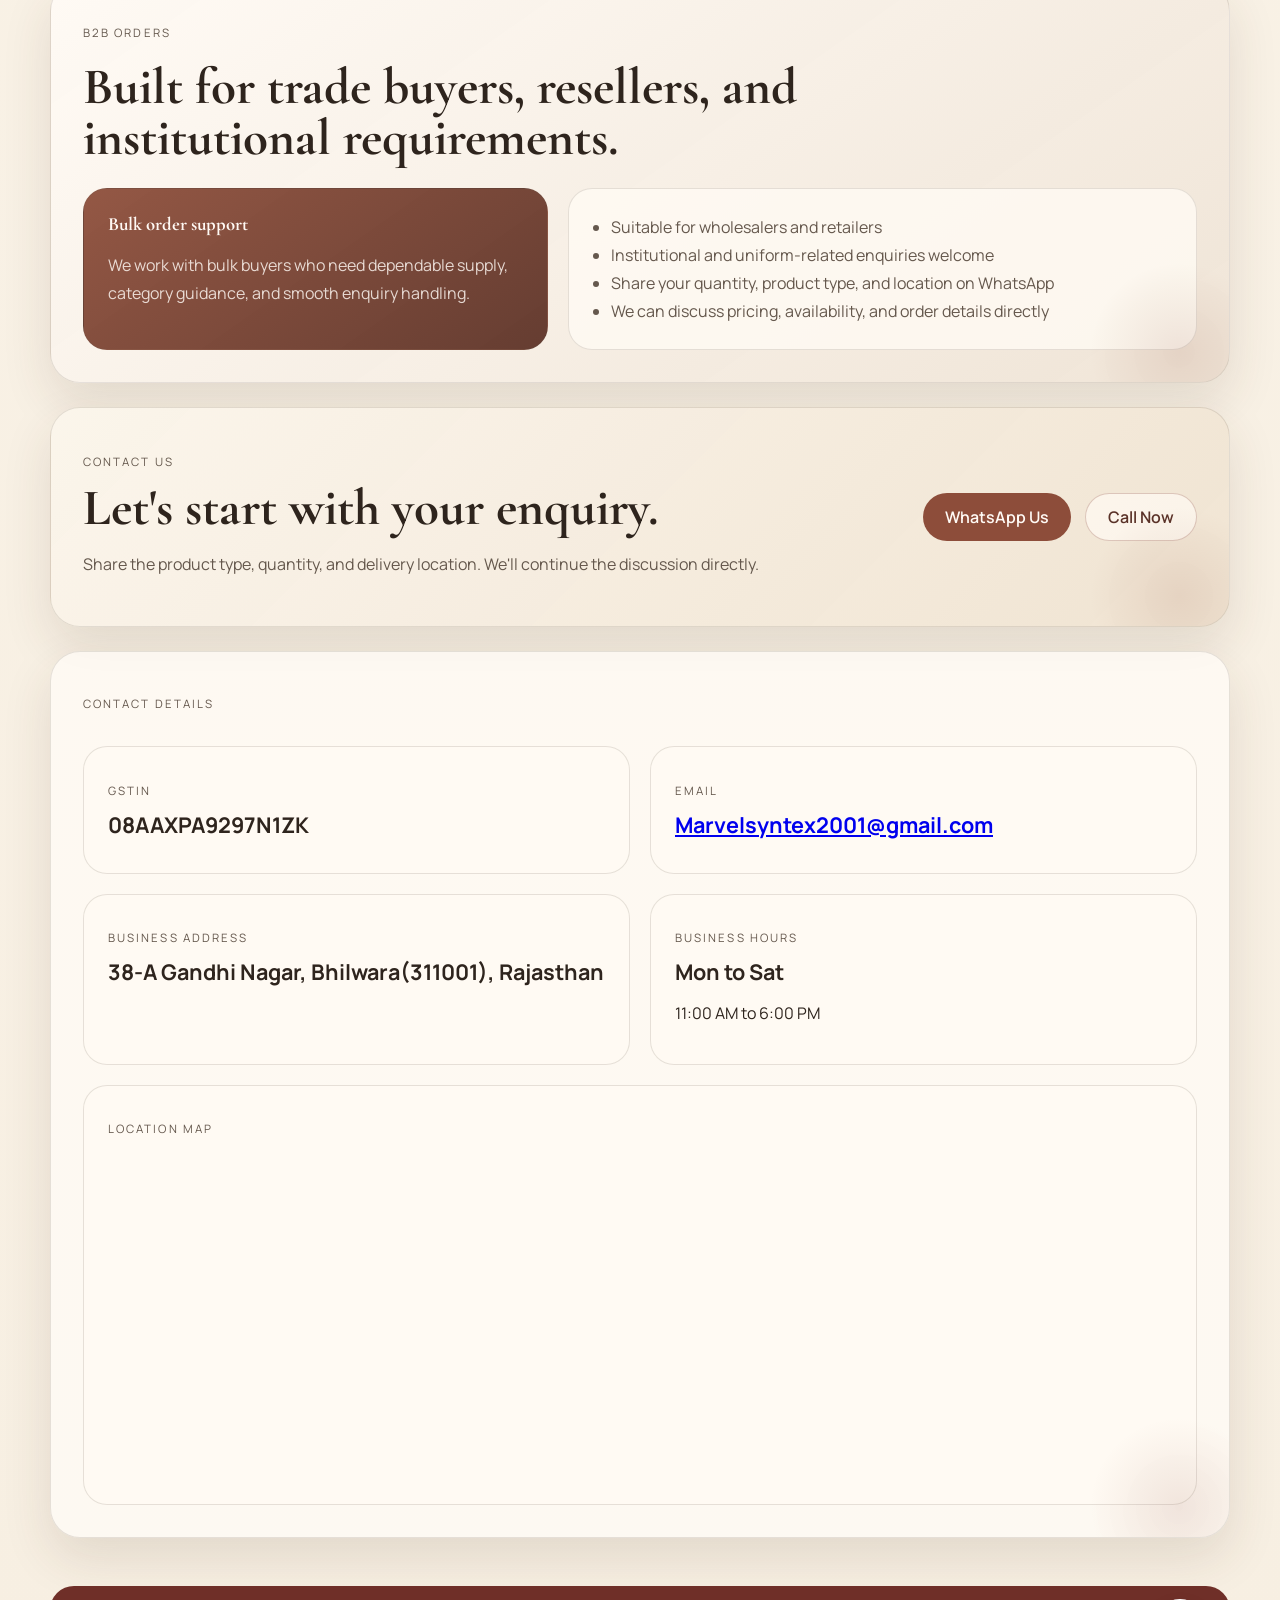
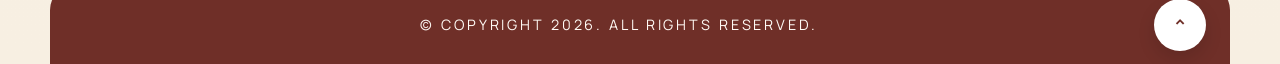
==== commit c5fbff35: "Add files via upload" ====
--- a/index.html
+++ b/index.html
@@ -196,33 +196,53 @@
           <h2>Explore our main product categories.</h2>
         </div>
         <div class="catalogue-grid">
-          <article class="product-card">
-  <a href="imported_lachka.html" class="product-link">
-    <span class="product-number">01</span>
-    <h3>IMPORTED LUCHKA</h3>
-    <p>A lightweight, soft-finish fabric with an imported look, offering style and comfort at an economical quality level.</p>
-    <span class="cta"><b>Explore →</b></span>
-  </a>
-</article>
-
-<article class="product-card">
-  <a href="fancy.html" class="product-link">
-    <span class="product-number">02</span>
-    <h3>FANCY SUITINGS</h3>
-    <p>Elegant suiting materials suitable for pants and formal fabric requirements with a premium look.</p>
-    <span class="cta"><b>Explore →</b></span>
-  </a>
-</article>
-
-<article class="product-card">
-  <a href="Lycra.html" class="product-link">
-    <span class="product-number">03</span>
-    <h3>LYCRA FABRICS</h3>
-    <p>A stretchable and durable fabric that offers flexibility, comfort, and a smooth body-hugging fit.</p>
-    <span class="cta"><b>Explore →</b></span>
-  </a>
-</article>
-        </div>
+
+  <article class="product-card cat-card">
+    <a href="imported_lachka.html" class="product-link">
+      <div class="cat-img-wrap">
+        <img src="picture/luchka_banner.jpg" alt="Imported Luchka" class="cat-img">
+        <div class="cat-img-overlay"></div>
+        <span class="cat-number">01</span>
+      </div>
+      <div class="cat-body">
+        <h3>IMPORTED LUCHKA</h3>
+        <p>A lightweight, soft-finish fabric with an imported look, offering style and comfort at an economical quality level.</p>
+        <span class="cta cat-cta"><b>Explore →</b></span>
+      </div>
+    </a>
+  </article>
+
+  <article class="product-card cat-card">
+    <a href="fancy.html" class="product-link">
+      <div class="cat-img-wrap">
+        <img src="picture/fancy_banner.jpg" alt="Fancy Suitings" class="cat-img">
+        <div class="cat-img-overlay"></div>
+        <span class="cat-number">02</span>
+      </div>
+      <div class="cat-body">
+        <h3>FANCY SUITINGS</h3>
+        <p>Elegant suiting materials suitable for pants and formal fabric requirements with a premium look.</p>
+        <span class="cta cat-cta"><b>Explore →</b></span>
+      </div>
+    </a>
+  </article>
+
+  <article class="product-card cat-card">
+    <a href="Lycra.html" class="product-link">
+      <div class="cat-img-wrap">
+        <img src="picture/lycra_banner.jpg" alt="Lycra Fabrics" class="cat-img">
+        <div class="cat-img-overlay"></div>
+        <span class="cat-number">03</span>
+      </div>
+      <div class="cat-body">
+        <h3>LYCRA FABRICS</h3>
+        <p>A stretchable and durable fabric that offers flexibility, comfort, and a smooth body-hugging fit.</p>
+        <span class="cta cat-cta"><b>Explore →</b></span>
+      </div>
+    </a>
+  </article>
+
+</div>
       </section>
      
       <section class="section-block b2b-section" id="b2b">
--- a/index.css
+++ b/index.css
@@ -938,4 +938,193 @@
     }
     .filter-btn:hover, .filter-btn.active { background: #8d4d3a; color: #fff9f4; border-color: #8d4d3a; }
     @media (max-width: 980px) { .products-grid { grid-template-columns: repeat(2, 1fr); } }
-    @media (max-width: 600px) { .products-grid { grid-template-columns: 1fr; } }+    @media (max-width: 600px) { .products-grid { grid-template-columns: 1fr; } }
+    .pcard-img {
+    width: 100%;
+    height: 200px;
+    object-fit: cover;
+    border-radius: 8px 8px 0 0;
+    display: block;
+    }
+    .pcard-img-wrap {
+  padding: 0;
+  overflow: hidden;
+  border-radius: 12px 12px 0 0;
+  height: 200px; /* ADD THIS */
+}
+
+.pcard-img {
+  width: 100%;
+  height: 100%; /* CHANGE from 200px to 100% */
+  object-fit: cover;
+  object-position: center; /* ADD THIS — keeps the best part of image centered */
+  border-radius: 0; /* CHANGE to 0, let the wrapper handle rounding */
+  display: block;
+  margin: 0;
+}
+/* ── Catalogue Cards with Photos ── */
+.cat-card {
+  padding: 0;
+  overflow: hidden;
+  border-radius: 24px;
+  transition: transform 240ms ease, box-shadow 240ms ease;
+}
+.cat-card:hover {
+  transform: translateY(-6px);
+  box-shadow: 0 28px 56px rgba(78, 51, 35, 0.18);
+}
+.cat-img-wrap {
+  position: relative;
+  width: 100%;
+  height: 200px;
+  overflow: hidden;
+}
+.cat-img {
+  width: 100%;
+  height: 100%;
+  object-fit: cover;
+  object-position: center;
+  display: block;
+  transition: transform 400ms ease;
+}
+.cat-card:hover .cat-img {
+  transform: scale(1.06);
+}
+.cat-img-overlay {
+  position: absolute;
+  inset: 0;
+  background: linear-gradient(160deg, rgba(90,50,40,0.18) 0%, rgba(46,36,29,0.45) 100%);
+  transition: background 240ms ease;
+}
+.cat-card:hover .cat-img-overlay {
+  background: linear-gradient(160deg, rgba(90,50,40,0.08) 0%, rgba(46,36,29,0.30) 100%);
+}
+.cat-number {
+  position: absolute;
+  top: 14px;
+  left: 16px;
+  font-size: 0.68rem;
+  letter-spacing: 0.22em;
+  font-weight: 700;
+  color: rgba(255,250,243,0.9);
+  text-transform: uppercase;
+  font-family: "Manrope", sans-serif;
+}
+.cat-body {
+  padding: 20px 22px 22px;
+}
+.cat-body h3 { margin: 0 0 8px; font-size: 1.15rem; }
+.cat-body p { margin: 0 0 14px; font-size: 0.88rem; color: var(--muted); line-height: 1.65; }
+.cat-cta {
+  font-size: 0.9rem;
+  color: var(--accent);
+  transition: color 200ms ease, letter-spacing 200ms ease;
+  display: inline-block;
+}
+.cat-card:hover .cat-cta { color: var(--accent-deep); letter-spacing: 0.04em; }
+
+/* ── Category Page Hero Banner ── */
+.cat-hero-banner {
+  position: relative;
+  width: 100%;
+  height: 300px;
+  border-radius: 28px;
+  overflow: hidden;
+  display: flex;
+  align-items: flex-end;
+}
+.cat-hero-banner img {
+  position: absolute;
+  inset: 0;
+  width: 100%;
+  height: 100%;
+  object-fit: cover;
+  object-position: center;
+  display: block;
+}
+.cat-hero-banner .banner-overlay {
+  position: absolute;
+  inset: 0;
+  background: linear-gradient(to bottom, rgba(30,20,14,0.15) 0%, rgba(30,20,14,0.72) 100%);
+}
+.cat-hero-banner .banner-content {
+  position: relative;
+  z-index: 2;
+  padding: 28px 32px;
+  width: 100%;
+}
+.cat-hero-banner .banner-breadcrumb {
+  font-size: 0.7rem;
+  letter-spacing: 0.2em;
+  text-transform: uppercase;
+  color: rgba(255,250,243,0.65);
+  margin: 0 0 10px;
+  font-family: "Manrope", sans-serif;
+}
+.cat-hero-banner .banner-breadcrumb a { color: rgba(255,250,243,0.65); text-decoration: none; }
+.cat-hero-banner .banner-breadcrumb a:hover { color: rgba(255,250,243,0.9); }
+.cat-hero-banner h1 {
+  margin: 0 0 6px;
+  font-family: "Cormorant Garamond", serif;
+  font-size: clamp(2.2rem, 5vw, 3.4rem);
+  color: #fffaf5;
+  line-height: 1;
+  font-weight: 600;
+}
+.cat-hero-banner .banner-tagline {
+  margin: 0;
+  font-size: 0.92rem;
+  color: rgba(255,250,243,0.78);
+  font-family: "Manrope", sans-serif;
+}
+
+/* ── You May Also Like ── */
+.also-like-section {
+  margin-top: 24px;
+  padding: 32px;
+  border-radius: 30px;
+  background: rgba(255,252,247,0.78);
+  border: 1px solid var(--line);
+  box-shadow: var(--shadow);
+}
+.also-like-grid {
+  display: grid;
+  grid-template-columns: 1fr 1fr;
+  gap: 20px;
+  margin-top: 22px;
+}
+.also-like-card {
+  border-radius: 20px;
+  overflow: hidden;
+  border: 1px solid var(--line);
+  background: var(--surface);
+  transition: transform 240ms ease, box-shadow 240ms ease;
+  text-decoration: none;
+  display: flex;
+  flex-direction: column;
+}
+.also-like-card:hover { transform: translateY(-5px); box-shadow: 0 22px 44px rgba(78,51,35,0.15); }
+.also-like-img-wrap { position: relative; height: 150px; overflow: hidden; }
+.also-like-img-wrap img {
+  width: 100%; height: 100%;
+  object-fit: cover; object-position: center;
+  display: block;
+  transition: transform 400ms ease;
+}
+.also-like-card:hover .also-like-img-wrap img { transform: scale(1.07); }
+.also-like-img-wrap .al-overlay {
+  position: absolute;
+  inset: 0;
+  background: linear-gradient(to bottom, transparent 40%, rgba(30,20,14,0.5) 100%);
+}
+.also-like-body { padding: 16px 18px 18px; flex: 1; display: flex; flex-direction: column; gap: 6px; }
+.also-like-body .al-num { font-size: 0.65rem; letter-spacing: 0.2em; text-transform: uppercase; color: var(--muted); }
+.also-like-body h3 { font-family: "Cormorant Garamond", serif; font-size: 1.3rem; font-weight: 600; color: var(--text); margin: 0; }
+.also-like-body p { font-size: 0.84rem; color: var(--muted); margin: 0; line-height: 1.6; flex: 1; }
+.also-like-body .al-cta { font-size: 0.85rem; font-weight: 700; color: var(--accent); margin-top: 8px; transition: letter-spacing 200ms ease, color 200ms ease; display: inline-block; }
+.also-like-card:hover .al-cta { letter-spacing: 0.04em; color: var(--accent-deep); }
+@media (max-width: 600px) {
+  .also-like-grid { grid-template-columns: 1fr; }
+  .cat-hero-banner { height: 220px; }
+  .cat-hero-banner .banner-content { padding: 20px; }
+}
